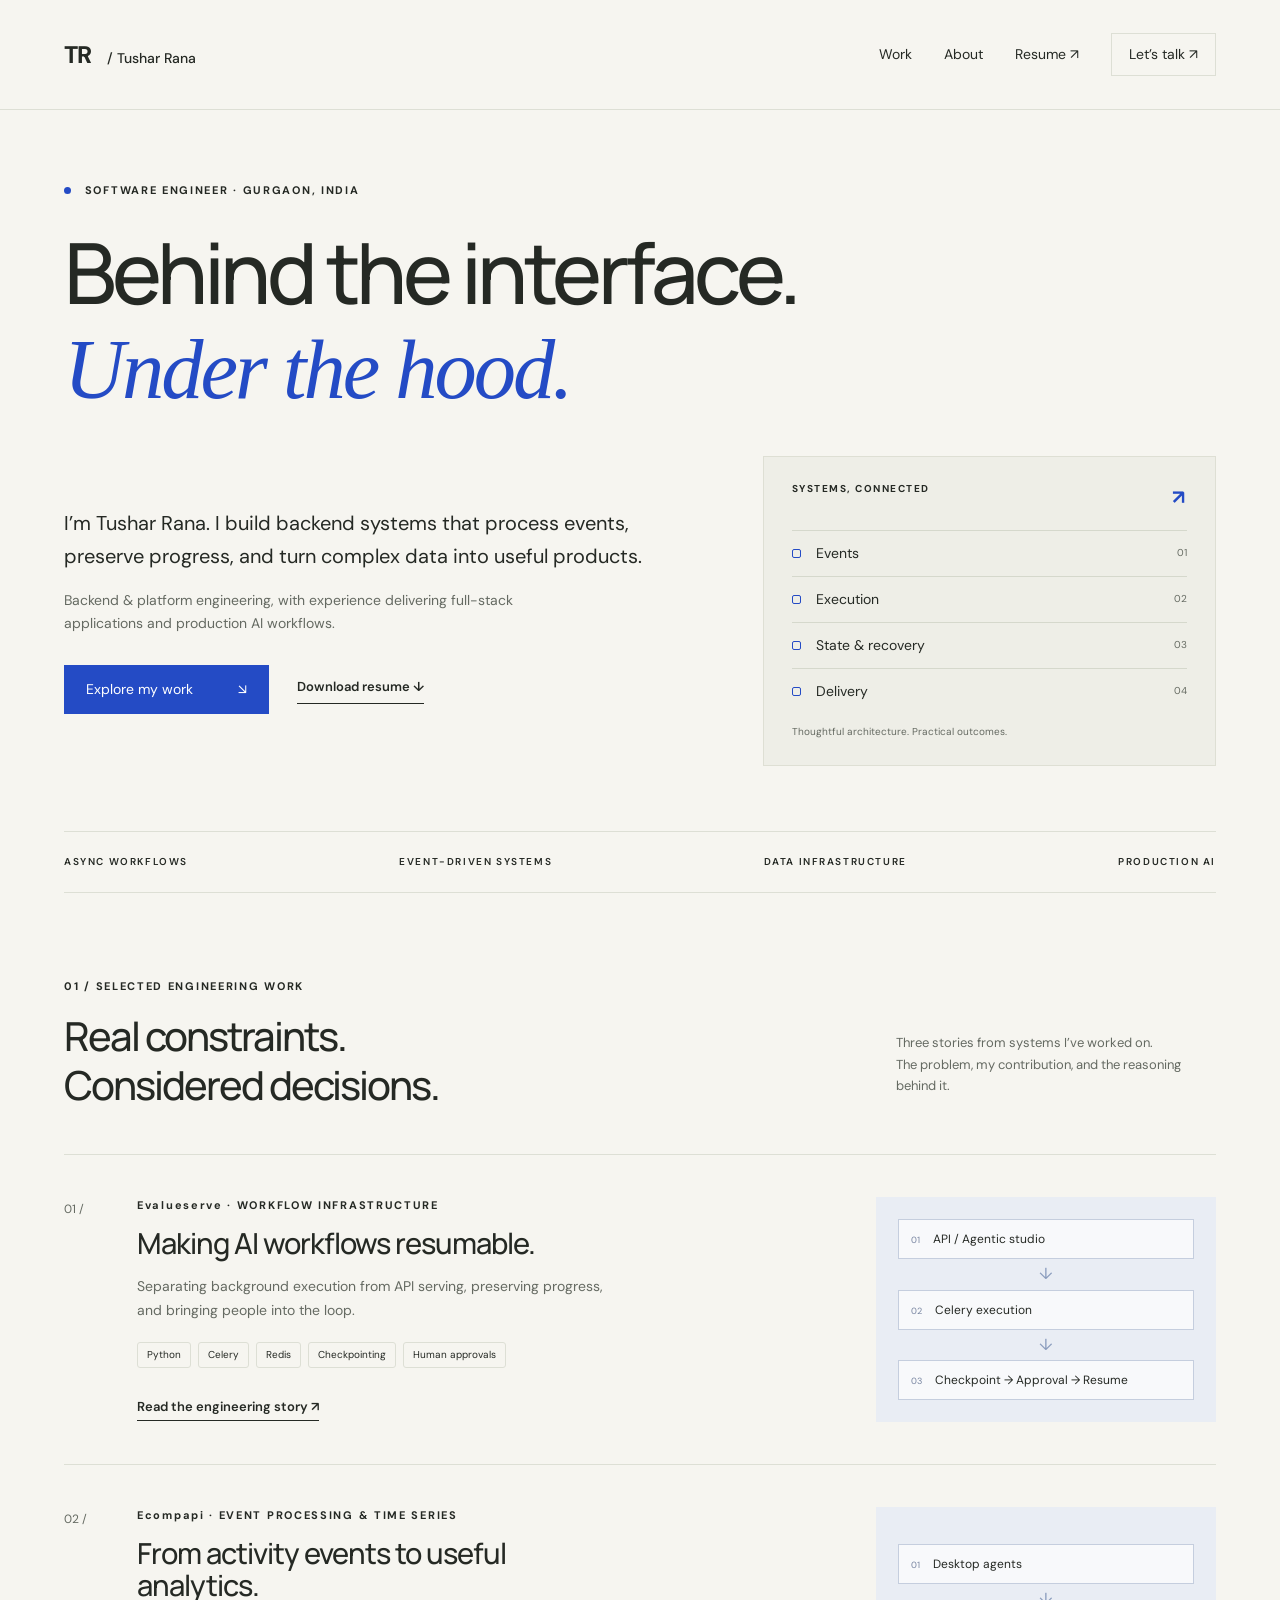
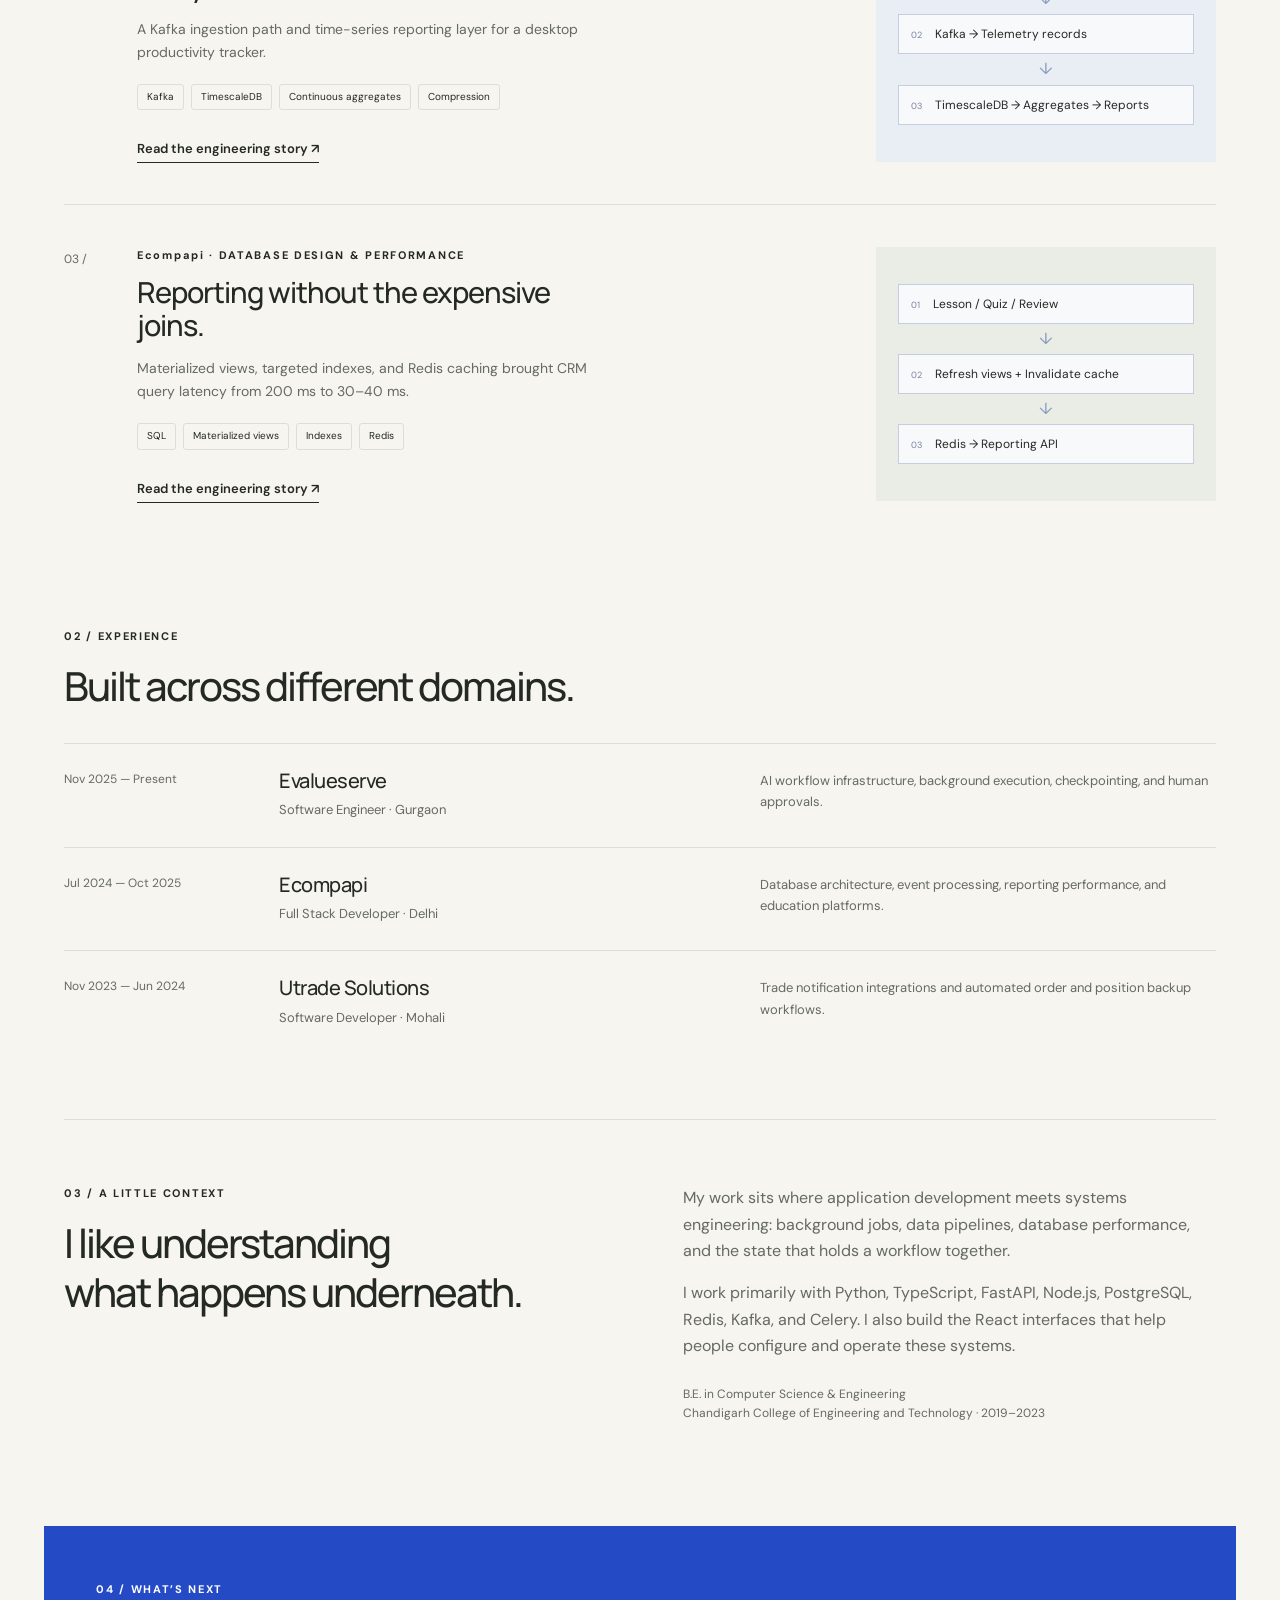
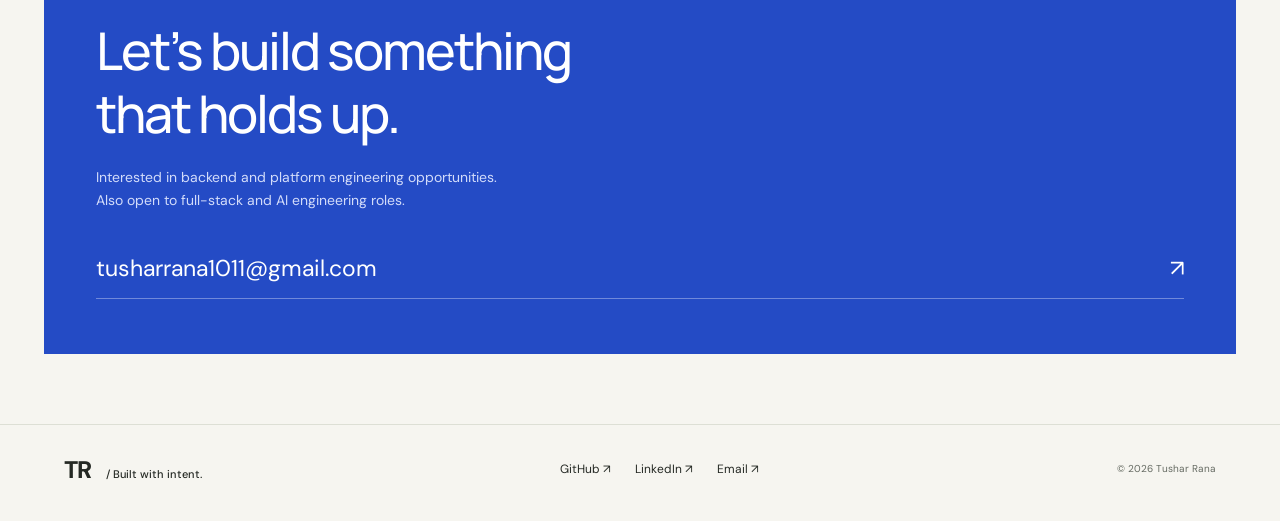
==== index.html @ adec5b29 "First copy of portfolio site" ====
<!doctype html><html lang="en"><head><meta charset="utf-8"><meta name="viewport" content="width=device-width, initial-scale=1"><title>Tushar Rana — Backend & Platform Engineer</title><meta name="description" content="Software engineer building backend systems, reliable workflows, and data platforms."><meta name="theme-color" content="#f6f5f0"><link rel="canonical" href="https://tusharrana786.github.io/"><meta property="og:title" content="Tushar Rana — Backend & Platform Engineer"><meta property="og:description" content="Software engineer building backend systems, reliable workflows, and data platforms."><meta property="og:type" content="website"><meta property="og:url" content="https://tusharrana786.github.io/"><meta property="og:image" content="https://tusharrana786.github.io/social.svg"><link rel="icon" href="/favicon.svg" type="image/svg+xml"><link rel="stylesheet" href="/style.css"></head><body><a class="skip" href="#main">Skip to content</a><header><a class="brand" href="/">TR<span> / Tushar Rana</span></a><nav aria-label="Main navigation"><a href="#work">Work</a><a href="#about">About</a><a href="/Tushar-Rana-Resume.pdf" target="_blank" rel="noopener">Resume ↗</a><a class="nav-contact" href="mailto:tusharrana1011@gmail.com">Let’s talk ↗</a></nav></header><main id="main"><section class="hero"><div class="eyebrow"><span class="dot"></span> SOFTWARE ENGINEER · GURGAON, INDIA</div><h1>Behind the interface.<br><em>Under the hood.</em></h1><div class="hero-bottom"><div><p class="intro">I’m Tushar Rana. I build backend systems that process events, preserve progress, and turn complex data into useful products.</p><p class="sub">Backend & platform engineering, with experience delivering full-stack applications and production AI workflows.</p><div class="actions"><a class="button" href="#work">Explore my work <span>↘</span></a><a class="text-link" href="/Tushar-Rana-Resume.pdf" download>Download resume ↓</a></div></div><aside class="system-art" aria-label="Engineering focus: events, execution, state, and delivery"><div class="art-top">SYSTEMS, CONNECTED <span>↗</span></div><div class="art-line"><i></i><span>Events</span><b>01</b></div><div class="art-line"><i></i><span>Execution</span><b>02</b></div><div class="art-line"><i></i><span>State & recovery</span><b>03</b></div><div class="art-line"><i></i><span>Delivery</span><b>04</b></div><small>Thoughtful architecture. Practical outcomes.</small></aside></div></section><div class="capabilities"><span>ASYNC WORKFLOWS</span><span>EVENT-DRIVEN SYSTEMS</span><span>DATA INFRASTRUCTURE</span><span>PRODUCTION AI</span></div><section id="work" class="work"><div class="section-head"><div><div class="eyebrow">01 / SELECTED ENGINEERING WORK</div><h2>Real constraints.<br>Considered decisions.</h2></div><p>Three stories from systems I’ve worked on.<br>The problem, my contribution, and the reasoning behind it.</p></div><article class="project"><div class="project-number">01 /</div><div class="project-copy"><div class="eyebrow">Evalueserve · WORKFLOW INFRASTRUCTURE</div><h3><a href="/reliable-ai-workflows.html">Making AI workflows resumable.</a></h3><p>Separating background execution from API serving, preserving progress, and bringing people into the loop.</p><div class="tags"><span>Python</span><span>Celery</span><span>Redis</span><span>Checkpointing</span><span>Human approvals</span></div><a class="text-link" href="/reliable-ai-workflows.html">Read the engineering story <span>↗</span></a></div><div class="flow" aria-label="Simplified system flow"><div><span>01</span>API / Agentic studio</div><b aria-hidden="true">↓</b><div><span>02</span>Celery execution</div><b aria-hidden="true">↓</b><div><span>03</span>Checkpoint → Approval → Resume</div></div></article><article class="project"><div class="project-number">02 /</div><div class="project-copy"><div class="eyebrow">Ecompapi · EVENT PROCESSING & TIME SERIES</div><h3><a href="/telemetry-and-analytics.html">From activity events to useful analytics.</a></h3><p>A Kafka ingestion path and time-series reporting layer for a desktop productivity tracker.</p><div class="tags"><span>Kafka</span><span>TimescaleDB</span><span>Continuous aggregates</span><span>Compression</span></div><a class="text-link" href="/telemetry-and-analytics.html">Read the engineering story <span>↗</span></a></div><div class="flow" aria-label="Simplified system flow"><div><span>01</span>Desktop agents</div><b aria-hidden="true">↓</b><div><span>02</span>Kafka → Telemetry records</div><b aria-hidden="true">↓</b><div><span>03</span>TimescaleDB → Aggregates → Reports</div></div></article><article class="project"><div class="project-number">03 /</div><div class="project-copy"><div class="eyebrow">Ecompapi · DATABASE DESIGN & PERFORMANCE</div><h3><a href="/database-and-reporting.html">Reporting without the expensive joins.</a></h3><p>Materialized views, targeted indexes, and Redis caching brought CRM query latency from 200 ms to 30–40 ms.</p><div class="tags"><span>SQL</span><span>Materialized views</span><span>Indexes</span><span>Redis</span></div><a class="text-link" href="/database-and-reporting.html">Read the engineering story <span>↗</span></a></div><div class="flow" aria-label="Simplified system flow"><div><span>01</span>Lesson / Quiz / Review</div><b aria-hidden="true">↓</b><div><span>02</span>Refresh views + Invalidate cache</div><b aria-hidden="true">↓</b><div><span>03</span>Redis → Reporting API</div></div></article></section><section class="experience" id="experience"><div class="eyebrow">02 / EXPERIENCE</div><h2>Built across different domains.</h2><div class="job"><span>Nov 2025 — Present</span><div><h3>Evalueserve</h3><p>Software Engineer · Gurgaon</p></div><p>AI workflow infrastructure, background execution, checkpointing, and human approvals.</p></div><div class="job"><span>Jul 2024 — Oct 2025</span><div><h3>Ecompapi</h3><p>Full Stack Developer · Delhi</p></div><p>Database architecture, event processing, reporting performance, and education platforms.</p></div><div class="job"><span>Nov 2023 — Jun 2024</span><div><h3>Utrade Solutions</h3><p>Software Developer · Mohali</p></div><p>Trade notification integrations and automated order and position backup workflows.</p></div></section><section class="about" id="about"><div><div class="eyebrow">03 / A LITTLE CONTEXT</div><h2>I like understanding<br>what happens underneath.</h2></div><div><p>My work sits where application development meets systems engineering: background jobs, data pipelines, database performance, and the state that holds a workflow together.</p><p>I work primarily with Python, TypeScript, FastAPI, Node.js, PostgreSQL, Redis, Kafka, and Celery. I also build the React interfaces that help people configure and operate these systems.</p><p class="sub">B.E. in Computer Science & Engineering<br>Chandigarh College of Engineering and Technology · 2019–2023</p></div></section><section class="contact" id="contact"><div class="eyebrow">04 / WHAT’S NEXT</div><h2>Let’s build something<br>that holds up.</h2><p>Interested in backend and platform engineering opportunities.<br>Also open to full-stack and AI engineering roles.</p><a href="mailto:tusharrana1011@gmail.com">tusharrana1011@gmail.com <span>↗</span></a></section></main><footer><a class="brand" href="/">TR<span> / Built with intent.</span></a><div><a href="https://github.com/tusharrana786">GitHub ↗</a><a href="https://www.linkedin.com/in/tushar-rana-7174b2275/">LinkedIn ↗</a><a href="mailto:tusharrana1011@gmail.com">Email ↗</a></div><span>© 2026 Tushar Rana</span></footer></body></html>
---- style.css ----
@import url('https://fonts.googleapis.com/css2?family=DM+Sans:wght@400;450;500;600;700&family=Manrope:wght@400;500;600;650;700;800&display=swap');
:root{--paper:#f6f5f0;--ink:#252924;--muted:#656a62;--blue:#244bc5;--line:#dddfd5}*{box-sizing:border-box}html{scroll-behavior:smooth;scroll-padding-top:30px}body{margin:0;background:var(--paper);color:var(--ink);font-family:'DM Sans',Arial,sans-serif;font-size:16px;line-height:1.65}a{color:inherit;text-decoration:none}a:hover{color:var(--blue)}a:focus-visible{outline:3px solid var(--blue);outline-offset:6px}header,main,footer{max-width:1320px;margin:auto;padding-left:64px;padding-right:64px}header{height:110px;display:flex;justify-content:space-between;align-items:center;border-bottom:1px solid var(--line)}.brand{font-weight:800;font-size:24px;letter-spacing:-1px}.brand span{font-size:14px;font-weight:500;letter-spacing:0;margin-left:12px}nav{display:flex;align-items:center;gap:32px;font-size:14px}.nav-contact{border:1px solid var(--line);padding:9px 17px}.eyebrow{font-size:11px;letter-spacing:1.7px;font-weight:700;line-height:1.6}.dot{display:inline-block;width:7px;height:7px;background:var(--blue);border-radius:50%;margin-right:9px}.hero{padding:72px 0 65px}h1,h2,h3{font-family:Manrope,Arial,sans-serif;font-weight:500;letter-spacing:-2px;line-height:1.12;margin:0}h1{font-size:clamp(52px,6.6vw,88px);margin:25px 0 38px;letter-spacing:-4.5px}h1 em{font-family:Georgia,serif;font-weight:400;color:var(--blue);letter-spacing:-3px}.hero-bottom{display:grid;grid-template-columns:1.3fr 1fr;gap:110px;align-items:center}.intro{max-width:590px;font-size:20px;line-height:1.65;margin:0 0 16px}.sub{color:var(--muted);font-size:14px;max-width:530px}.actions{display:flex;align-items:center;gap:28px;margin-top:30px}.button{background:var(--blue);color:white;padding:13px 22px;font-size:14px;display:inline-flex;gap:45px;align-items:center}.button:hover{background:#17369c;color:white}.text-link{font-size:13px;font-weight:600;border-bottom:1px solid var(--ink);padding-bottom:5px}.system-art{background:#eeeee7;padding:24px 28px;border:1px solid #dedfd4;position:relative}.art-top{font-size:10px;font-weight:700;letter-spacing:1.5px;display:flex;justify-content:space-between;margin-bottom:16px}.art-top span{font-size:20px;color:var(--blue)}.art-line{display:flex;align-items:center;gap:15px;border-top:1px solid #d5d8cc;padding:11px 0;font-size:14px}.art-line i{width:9px;height:9px;border:1px solid var(--blue);border-radius:2px}.art-line b{margin-left:auto;font-size:10px;color:var(--muted);font-weight:400}.system-art small{font-size:10px;color:var(--muted);display:block;margin-top:10px}.capabilities{display:flex;justify-content:space-between;gap:15px;font-size:10px;font-weight:600;letter-spacing:1.6px;padding:22px 0;border-top:1px solid var(--line);border-bottom:1px solid var(--line)}section[id]{scroll-margin-top:32px}.work,.experience{padding-top:85px}.section-head{display:flex;justify-content:space-between;gap:30px;align-items:end;margin-bottom:45px}h2{font-size:40px;line-height:1.22;margin-top:16px}.section-head>p{font-size:13px;color:var(--muted);max-width:320px}.project{border-top:1px solid var(--line);display:grid;grid-template-columns:45px 1fr 340px;gap:28px;padding:42px 0}.project-number{font-size:12px;color:var(--muted);padding-top:3px}.project h3{font-size:29px;letter-spacing:-1px;max-width:460px;margin:12px 0 16px}.project-copy>p{font-size:14px;max-width:470px;color:var(--muted);margin-bottom:20px}.tags{display:flex;gap:7px;flex-wrap:wrap;margin:16px 0 25px}.tags span{font-size:10px;border:1px solid var(--line);padding:4px 9px;border-radius:3px}.flow{background:#e9edf4;padding:22px;display:flex;flex-direction:column;align-items:center;justify-content:center}.flow>div{border:1px solid #c5cede;background:#f8f9fb;width:100%;padding:10px 12px;font-size:12px;line-height:1.5}.flow span{color:#7784a0;font-size:9px;margin-right:13px}.flow b{color:#8a9cbd;font-weight:400;line-height:1.9}.project:nth-of-type(3) .flow{background:#e9ede5}.project:nth-of-type(4) .flow{background:#edeae3}.experience h2{margin-bottom:32px}.job{padding:26px 0;border-top:1px solid var(--line);display:grid;grid-template-columns:190px 1fr 1fr;gap:25px}.job>span{font-size:12px;color:var(--muted)}.job h3{font-size:20px;letter-spacing:-.5px}.job p{font-size:13px;color:var(--muted);margin:7px 0 0}.job>p{margin:0}.about{border-top:1px solid var(--line);margin-top:65px;padding:65px 0;display:grid;grid-template-columns:1fr 1fr;gap:85px}.about p{margin-top:0;font-size:16px;color:var(--muted)}.about .sub{font-size:12px;margin-top:25px}.contact{background:var(--blue);color:white;margin:25px -20px 70px;padding:55px 52px}.contact h2{font-size:52px;margin:20px 0}.contact p{font-size:14px;color:#d3dcfa}.contact>a{display:flex;justify-content:space-between;font-size:23px;border-bottom:1px solid #7089da;padding:18px 0 10px;margin-top:20px;gap:12px}.contact>a:hover{color:#dae3ff}footer{border-top:1px solid var(--line);display:flex;justify-content:space-between;align-items:center;gap:25px;padding-top:25px;padding-bottom:32px}footer .brand span{font-size:11px}footer>div{display:flex;gap:24px;font-size:12px}footer>span{font-size:10px;color:var(--muted)}.skip{position:fixed;left:12px;top:-100px;background:white;z-index:5;padding:12px}.skip:focus{top:12px}.case{max-width:1080px;padding-top:40px;padding-bottom:60px}.back{display:inline-block;font-size:13px;color:var(--muted);margin-bottom:50px}.case h1{font-size:66px;max-width:800px;letter-spacing:-3px}.case-lead{font-size:21px;max-width:740px;color:var(--muted)}.case-diagram{margin:42px 0 55px}.case-diagram .flow{flex-direction:row;gap:15px;padding:35px}.case-diagram .flow>div{width:auto;flex:1;min-height:65px;display:flex;align-items:center}.case-diagram .flow>b{transform:rotate(-90deg)}.case-diagram>p{font-size:11px;color:var(--muted)}.case-content section{display:grid;grid-template-columns:60px 1fr;gap:20px;border-top:1px solid var(--line);padding:30px 0}.case-content h2{font-size:27px;letter-spacing:-.7px;margin:0 0 15px}.case-content p{font-size:17px;color:#555d53;max-width:710px;margin:0;line-height:1.85}.next{padding:35px 0 0;border-top:1px solid var(--line);margin-top:30px}.next a{display:block;font-size:25px;margin-top:15px;line-height:1.4}@media(min-width:1500px){.hero{padding-top:85px}}@media(max-width:1000px){header,main,footer{padding-left:32px;padding-right:32px}.hero-bottom{gap:40px}.project{grid-template-columns:25px 1fr 260px;gap:18px}.job{grid-template-columns:150px 1fr 1fr}.about{gap:35px}.brand span{margin-left:6px}nav{gap:20px}}@media(max-width:700px){header,main,footer{padding-left:22px;padding-right:22px}header{height:85px}.brand{font-size:21px}.brand span{display:none}nav{gap:16px;font-size:12px}.nav-contact{display:none}.hero{padding:45px 0 38px}h1{font-size:53px;letter-spacing:-2.8px;margin:24px 0 28px}h1 em{letter-spacing:-2px}.hero-bottom{grid-template-columns:1fr;gap:35px}.intro{font-size:18px}.system-art{padding:20px 24px}.actions{gap:20px}.button{gap:20px}.text-link{font-size:12px}.capabilities{display:grid;grid-template-columns:1fr 1fr;font-size:9px;gap:15px}.work,.experience{padding-top:50px}h2{font-size:32px;letter-spacing:-1.3px}.section-head{display:block;margin-bottom:28px}.section-head>p{margin-top:20px}.project{grid-template-columns:20px 1fr;padding:30px 0;gap:15px}.project .flow{grid-column:2;margin-top:6px}.project h3{font-size:27px}.eyebrow{font-size:10px;letter-spacing:1.2px}.job{grid-template-columns:1fr;gap:10px}.job>p{max-width:450px}.about{grid-template-columns:1fr;gap:25px;margin-top:35px;padding:40px 0}.contact{margin:10px 0 45px;padding:30px 24px}.contact h2{font-size:37px}.contact>a{font-size:15px;overflow-wrap:anywhere}footer{flex-wrap:wrap;gap:20px}footer>div{gap:18px}.case{padding-top:28px}.back{margin-bottom:35px}.case h1{font-size:45px;letter-spacing:-2px}.case-lead{font-size:18px}.case-diagram .flow{flex-direction:column;padding:22px;gap:4px}.case-diagram .flow>div{width:100%;min-height:50px}.case-diagram .flow>b{transform:none}.case-content section{grid-template-columns:25px 1fr;gap:12px}.case-content h2{font-size:24px}.case-content p{font-size:16px}}@media(prefers-reduced-motion:reduce){html{scroll-behavior:auto}}
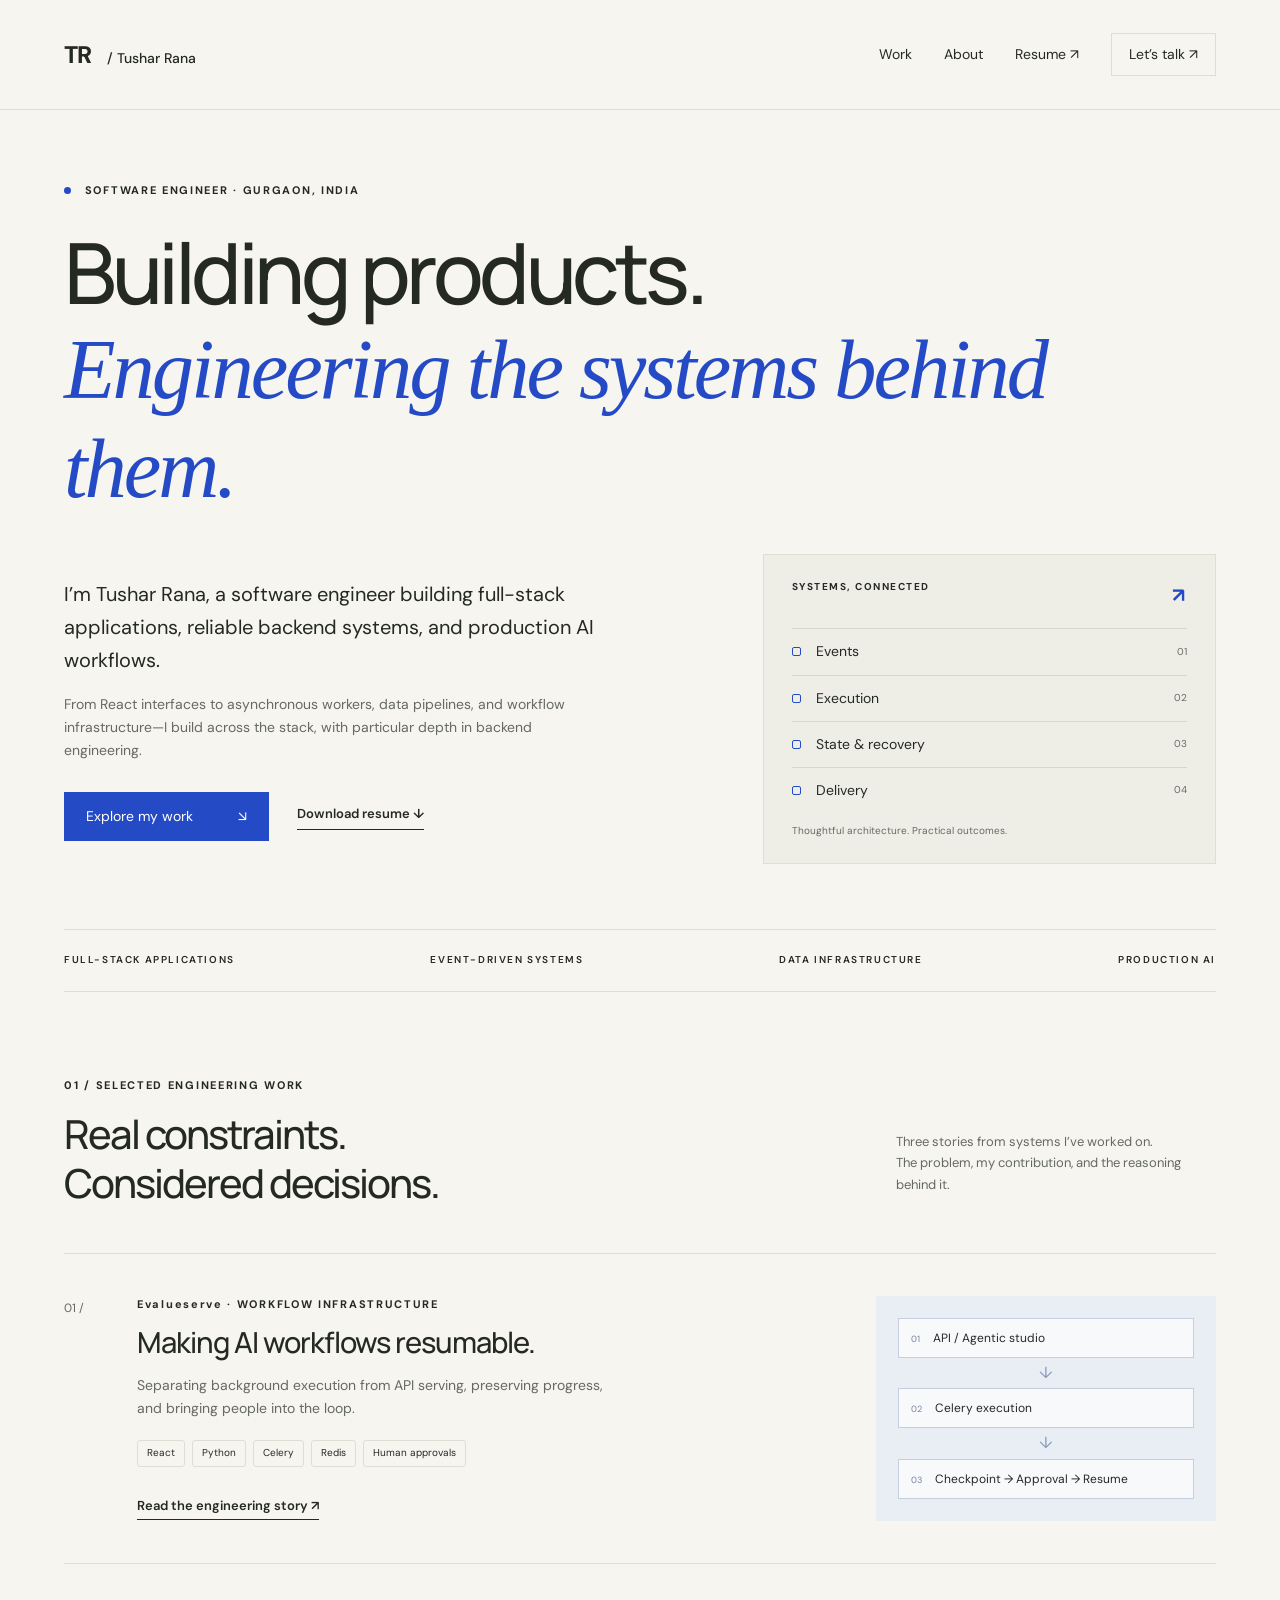
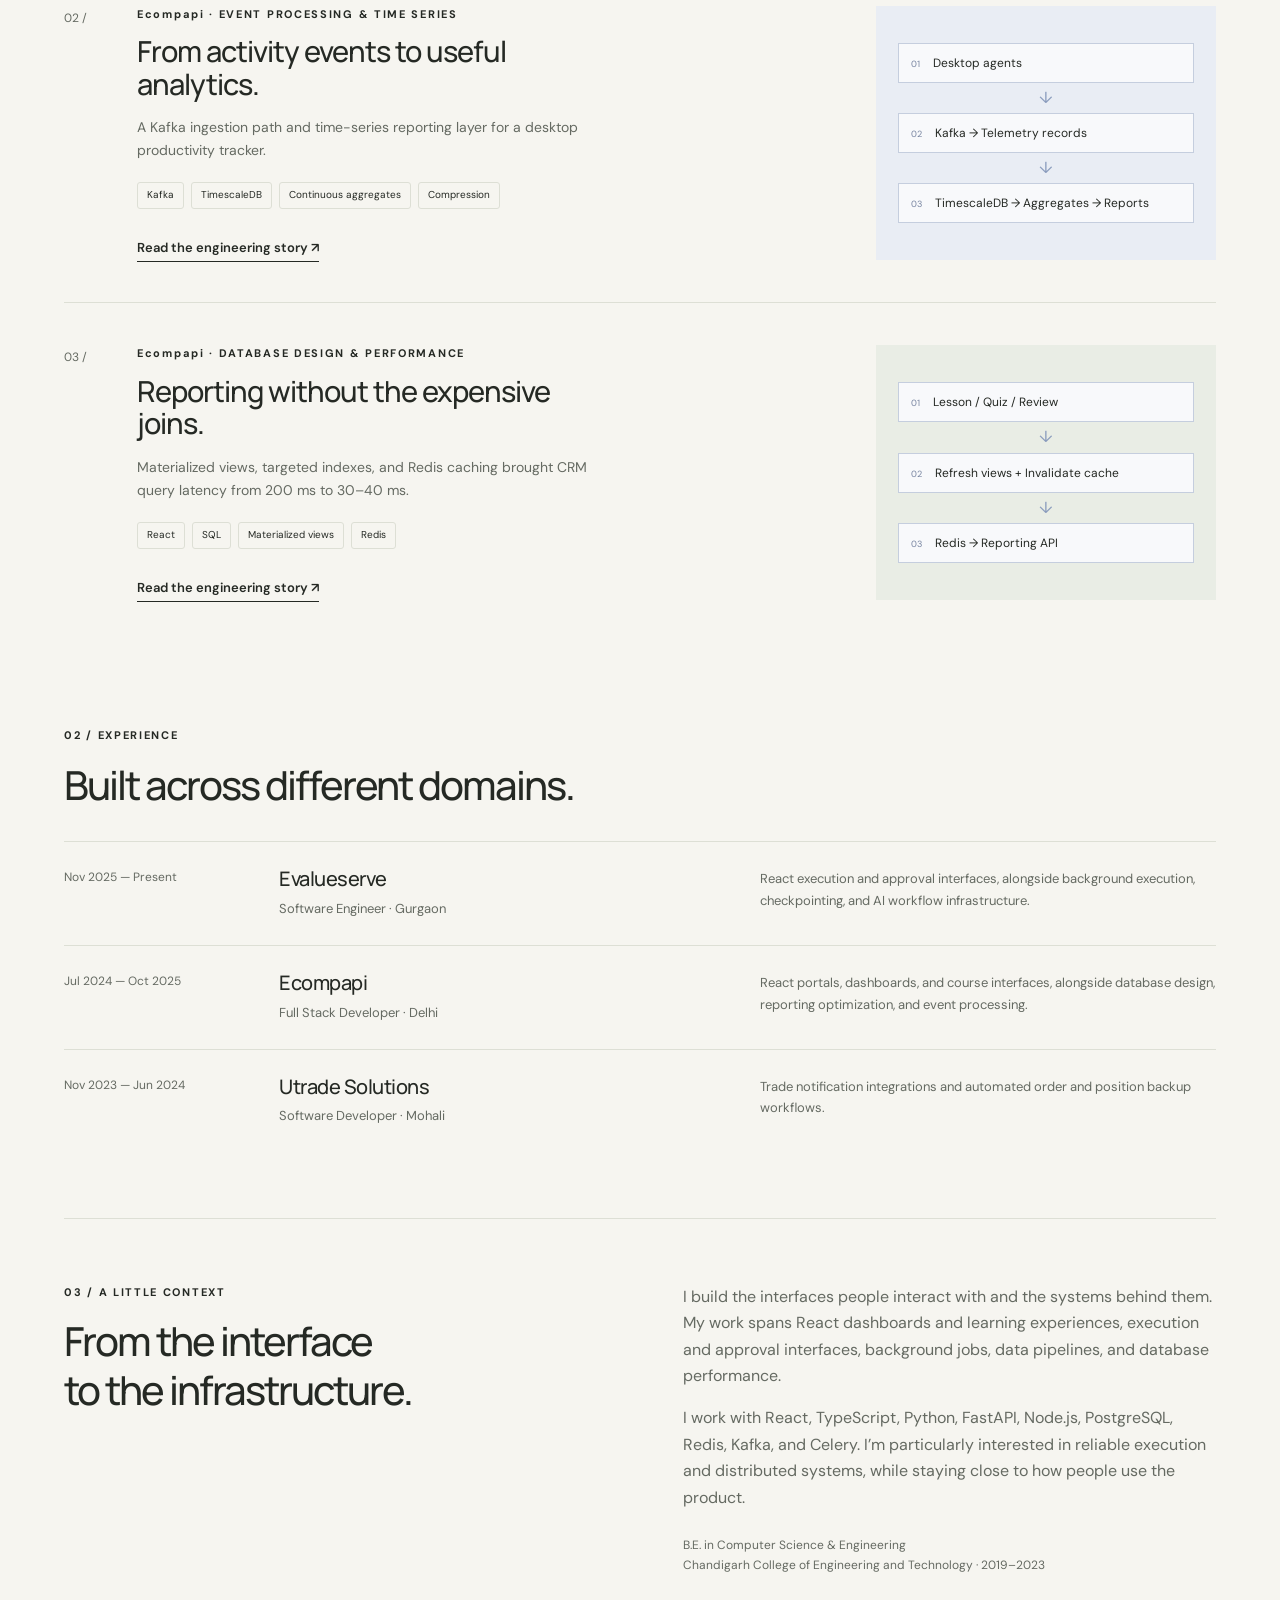
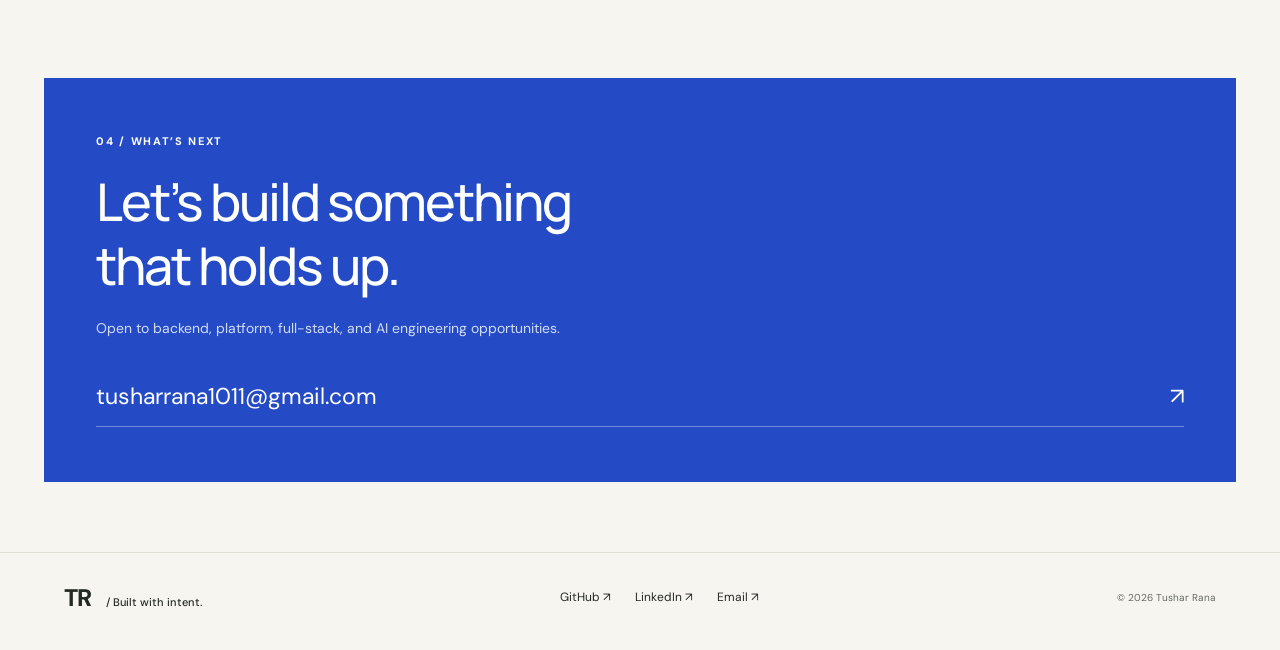
==== commit 3e1a0032: "Added full stack emphasis" ====
--- a/index.html
+++ b/index.html
@@ -1 +1 @@
-<!doctype html><html lang="en"><head><meta charset="utf-8"><meta name="viewport" content="width=device-width, initial-scale=1"><title>Tushar Rana — Backend & Platform Engineer</title><meta name="description" content="Software engineer building backend systems, reliable workflows, and data platforms."><meta name="theme-color" content="#f6f5f0"><link rel="canonical" href="https://tusharrana786.github.io/"><meta property="og:title" content="Tushar Rana — Backend & Platform Engineer"><meta property="og:description" content="Software engineer building backend systems, reliable workflows, and data platforms."><meta property="og:type" content="website"><meta property="og:url" content="https://tusharrana786.github.io/"><meta property="og:image" content="https://tusharrana786.github.io/social.svg"><link rel="icon" href="/favicon.svg" type="image/svg+xml"><link rel="stylesheet" href="/style.css"></head><body><a class="skip" href="#main">Skip to content</a><header><a class="brand" href="/">TR<span> / Tushar Rana</span></a><nav aria-label="Main navigation"><a href="#work">Work</a><a href="#about">About</a><a href="/Tushar-Rana-Resume.pdf" target="_blank" rel="noopener">Resume ↗</a><a class="nav-contact" href="mailto:tusharrana1011@gmail.com">Let’s talk ↗</a></nav></header><main id="main"><section class="hero"><div class="eyebrow"><span class="dot"></span> SOFTWARE ENGINEER · GURGAON, INDIA</div><h1>Behind the interface.<br><em>Under the hood.</em></h1><div class="hero-bottom"><div><p class="intro">I’m Tushar Rana. I build backend systems that process events, preserve progress, and turn complex data into useful products.</p><p class="sub">Backend & platform engineering, with experience delivering full-stack applications and production AI workflows.</p><div class="actions"><a class="button" href="#work">Explore my work <span>↘</span></a><a class="text-link" href="/Tushar-Rana-Resume.pdf" download>Download resume ↓</a></div></div><aside class="system-art" aria-label="Engineering focus: events, execution, state, and delivery"><div class="art-top">SYSTEMS, CONNECTED <span>↗</span></div><div class="art-line"><i></i><span>Events</span><b>01</b></div><div class="art-line"><i></i><span>Execution</span><b>02</b></div><div class="art-line"><i></i><span>State & recovery</span><b>03</b></div><div class="art-line"><i></i><span>Delivery</span><b>04</b></div><small>Thoughtful architecture. Practical outcomes.</small></aside></div></section><div class="capabilities"><span>ASYNC WORKFLOWS</span><span>EVENT-DRIVEN SYSTEMS</span><span>DATA INFRASTRUCTURE</span><span>PRODUCTION AI</span></div><section id="work" class="work"><div class="section-head"><div><div class="eyebrow">01 / SELECTED ENGINEERING WORK</div><h2>Real constraints.<br>Considered decisions.</h2></div><p>Three stories from systems I’ve worked on.<br>The problem, my contribution, and the reasoning behind it.</p></div><article class="project"><div class="project-number">01 /</div><div class="project-copy"><div class="eyebrow">Evalueserve · WORKFLOW INFRASTRUCTURE</div><h3><a href="/reliable-ai-workflows.html">Making AI workflows resumable.</a></h3><p>Separating background execution from API serving, preserving progress, and bringing people into the loop.</p><div class="tags"><span>Python</span><span>Celery</span><span>Redis</span><span>Checkpointing</span><span>Human approvals</span></div><a class="text-link" href="/reliable-ai-workflows.html">Read the engineering story <span>↗</span></a></div><div class="flow" aria-label="Simplified system flow"><div><span>01</span>API / Agentic studio</div><b aria-hidden="true">↓</b><div><span>02</span>Celery execution</div><b aria-hidden="true">↓</b><div><span>03</span>Checkpoint → Approval → Resume</div></div></article><article class="project"><div class="project-number">02 /</div><div class="project-copy"><div class="eyebrow">Ecompapi · EVENT PROCESSING & TIME SERIES</div><h3><a href="/telemetry-and-analytics.html">From activity events to useful analytics.</a></h3><p>A Kafka ingestion path and time-series reporting layer for a desktop productivity tracker.</p><div class="tags"><span>Kafka</span><span>TimescaleDB</span><span>Continuous aggregates</span><span>Compression</span></div><a class="text-link" href="/telemetry-and-analytics.html">Read the engineering story <span>↗</span></a></div><div class="flow" aria-label="Simplified system flow"><div><span>01</span>Desktop agents</div><b aria-hidden="true">↓</b><div><span>02</span>Kafka → Telemetry records</div><b aria-hidden="true">↓</b><div><span>03</span>TimescaleDB → Aggregates → Reports</div></div></article><article class="project"><div class="project-number">03 /</div><div class="project-copy"><div class="eyebrow">Ecompapi · DATABASE DESIGN & PERFORMANCE</div><h3><a href="/database-and-reporting.html">Reporting without the expensive joins.</a></h3><p>Materialized views, targeted indexes, and Redis caching brought CRM query latency from 200 ms to 30–40 ms.</p><div class="tags"><span>SQL</span><span>Materialized views</span><span>Indexes</span><span>Redis</span></div><a class="text-link" href="/database-and-reporting.html">Read the engineering story <span>↗</span></a></div><div class="flow" aria-label="Simplified system flow"><div><span>01</span>Lesson / Quiz / Review</div><b aria-hidden="true">↓</b><div><span>02</span>Refresh views + Invalidate cache</div><b aria-hidden="true">↓</b><div><span>03</span>Redis → Reporting API</div></div></article></section><section class="experience" id="experience"><div class="eyebrow">02 / EXPERIENCE</div><h2>Built across different domains.</h2><div class="job"><span>Nov 2025 — Present</span><div><h3>Evalueserve</h3><p>Software Engineer · Gurgaon</p></div><p>AI workflow infrastructure, background execution, checkpointing, and human approvals.</p></div><div class="job"><span>Jul 2024 — Oct 2025</span><div><h3>Ecompapi</h3><p>Full Stack Developer · Delhi</p></div><p>Database architecture, event processing, reporting performance, and education platforms.</p></div><div class="job"><span>Nov 2023 — Jun 2024</span><div><h3>Utrade Solutions</h3><p>Software Developer · Mohali</p></div><p>Trade notification integrations and automated order and position backup workflows.</p></div></section><section class="about" id="about"><div><div class="eyebrow">03 / A LITTLE CONTEXT</div><h2>I like understanding<br>what happens underneath.</h2></div><div><p>My work sits where application development meets systems engineering: background jobs, data pipelines, database performance, and the state that holds a workflow together.</p><p>I work primarily with Python, TypeScript, FastAPI, Node.js, PostgreSQL, Redis, Kafka, and Celery. I also build the React interfaces that help people configure and operate these systems.</p><p class="sub">B.E. in Computer Science & Engineering<br>Chandigarh College of Engineering and Technology · 2019–2023</p></div></section><section class="contact" id="contact"><div class="eyebrow">04 / WHAT’S NEXT</div><h2>Let’s build something<br>that holds up.</h2><p>Interested in backend and platform engineering opportunities.<br>Also open to full-stack and AI engineering roles.</p><a href="mailto:tusharrana1011@gmail.com">tusharrana1011@gmail.com <span>↗</span></a></section></main><footer><a class="brand" href="/">TR<span> / Built with intent.</span></a><div><a href="https://github.com/tusharrana786">GitHub ↗</a><a href="https://www.linkedin.com/in/tushar-rana-7174b2275/">LinkedIn ↗</a><a href="mailto:tusharrana1011@gmail.com">Email ↗</a></div><span>© 2026 Tushar Rana</span></footer></body></html>+<!doctype html><html lang="en"><head><meta charset="utf-8"><meta name="viewport" content="width=device-width, initial-scale=1"><title>Tushar Rana — Software Engineer</title><meta name="description" content="Software engineer building full-stack applications, reliable backend systems, and production AI workflows."><meta name="theme-color" content="#f6f5f0"><link rel="canonical" href="https://tusharrana786.github.io/"><meta property="og:title" content="Tushar Rana — Software Engineer"><meta property="og:description" content="Software engineer building full-stack applications, reliable backend systems, and production AI workflows."><meta property="og:type" content="website"><meta property="og:url" content="https://tusharrana786.github.io/"><meta property="og:image" content="https://tusharrana786.github.io/social.svg"><link rel="icon" href="/favicon.svg" type="image/svg+xml"><link rel="stylesheet" href="/style.css"></head><body><a class="skip" href="#main">Skip to content</a><header><a class="brand" href="/">TR<span> / Tushar Rana</span></a><nav aria-label="Main navigation"><a href="#work">Work</a><a href="#about">About</a><a href="/Tushar-Rana-Resume.pdf" target="_blank" rel="noopener">Resume ↗</a><a class="nav-contact" href="mailto:tusharrana1011@gmail.com">Let’s talk ↗</a></nav></header><main id="main"><section class="hero"><div class="eyebrow"><span class="dot"></span> SOFTWARE ENGINEER · GURGAON, INDIA</div><h1>Building products.<br><em>Engineering the systems behind them.</em></h1><div class="hero-bottom"><div><p class="intro">I’m Tushar Rana, a software engineer building full-stack applications, reliable backend systems, and production AI workflows.</p><p class="sub">From React interfaces to asynchronous workers, data pipelines, and workflow infrastructure—I build across the stack, with particular depth in backend engineering.</p><div class="actions"><a class="button" href="#work">Explore my work <span>↘</span></a><a class="text-link" href="/Tushar-Rana-Resume.pdf" download>Download resume ↓</a></div></div><aside class="system-art" aria-label="Engineering focus: events, execution, state, and delivery"><div class="art-top">SYSTEMS, CONNECTED <span>↗</span></div><div class="art-line"><i></i><span>Events</span><b>01</b></div><div class="art-line"><i></i><span>Execution</span><b>02</b></div><div class="art-line"><i></i><span>State & recovery</span><b>03</b></div><div class="art-line"><i></i><span>Delivery</span><b>04</b></div><small>Thoughtful architecture. Practical outcomes.</small></aside></div></section><div class="capabilities"><span>FULL-STACK APPLICATIONS</span><span>EVENT-DRIVEN SYSTEMS</span><span>DATA INFRASTRUCTURE</span><span>PRODUCTION AI</span></div><section id="work" class="work"><div class="section-head"><div><div class="eyebrow">01 / SELECTED ENGINEERING WORK</div><h2>Real constraints.<br>Considered decisions.</h2></div><p>Three stories from systems I’ve worked on.<br>The problem, my contribution, and the reasoning behind it.</p></div><article class="project"><div class="project-number">01 /</div><div class="project-copy"><div class="eyebrow">Evalueserve · WORKFLOW INFRASTRUCTURE</div><h3><a href="/reliable-ai-workflows.html">Making AI workflows resumable.</a></h3><p>Separating background execution from API serving, preserving progress, and bringing people into the loop.</p><div class="tags"><span>React</span><span>Python</span><span>Celery</span><span>Redis</span><span>Human approvals</span></div><a class="text-link" href="/reliable-ai-workflows.html">Read the engineering story <span>↗</span></a></div><div class="flow" aria-label="Simplified system flow"><div><span>01</span>API / Agentic studio</div><b aria-hidden="true">↓</b><div><span>02</span>Celery execution</div><b aria-hidden="true">↓</b><div><span>03</span>Checkpoint → Approval → Resume</div></div></article><article class="project"><div class="project-number">02 /</div><div class="project-copy"><div class="eyebrow">Ecompapi · EVENT PROCESSING & TIME SERIES</div><h3><a href="/telemetry-and-analytics.html">From activity events to useful analytics.</a></h3><p>A Kafka ingestion path and time-series reporting layer for a desktop productivity tracker.</p><div class="tags"><span>Kafka</span><span>TimescaleDB</span><span>Continuous aggregates</span><span>Compression</span></div><a class="text-link" href="/telemetry-and-analytics.html">Read the engineering story <span>↗</span></a></div><div class="flow" aria-label="Simplified system flow"><div><span>01</span>Desktop agents</div><b aria-hidden="true">↓</b><div><span>02</span>Kafka → Telemetry records</div><b aria-hidden="true">↓</b><div><span>03</span>TimescaleDB → Aggregates → Reports</div></div></article><article class="project"><div class="project-number">03 /</div><div class="project-copy"><div class="eyebrow">Ecompapi · DATABASE DESIGN & PERFORMANCE</div><h3><a href="/database-and-reporting.html">Reporting without the expensive joins.</a></h3><p>Materialized views, targeted indexes, and Redis caching brought CRM query latency from 200 ms to 30–40 ms.</p><div class="tags"><span>React</span><span>SQL</span><span>Materialized views</span><span>Redis</span></div><a class="text-link" href="/database-and-reporting.html">Read the engineering story <span>↗</span></a></div><div class="flow" aria-label="Simplified system flow"><div><span>01</span>Lesson / Quiz / Review</div><b aria-hidden="true">↓</b><div><span>02</span>Refresh views + Invalidate cache</div><b aria-hidden="true">↓</b><div><span>03</span>Redis → Reporting API</div></div></article></section><section class="experience" id="experience"><div class="eyebrow">02 / EXPERIENCE</div><h2>Built across different domains.</h2><div class="job"><span>Nov 2025 — Present</span><div><h3>Evalueserve</h3><p>Software Engineer · Gurgaon</p></div><p>React execution and approval interfaces, alongside background execution, checkpointing, and AI workflow infrastructure.</p></div><div class="job"><span>Jul 2024 — Oct 2025</span><div><h3>Ecompapi</h3><p>Full Stack Developer · Delhi</p></div><p>React portals, dashboards, and course interfaces, alongside database design, reporting optimization, and event processing.</p></div><div class="job"><span>Nov 2023 — Jun 2024</span><div><h3>Utrade Solutions</h3><p>Software Developer · Mohali</p></div><p>Trade notification integrations and automated order and position backup workflows.</p></div></section><section class="about" id="about"><div><div class="eyebrow">03 / A LITTLE CONTEXT</div><h2>From the interface<br>to the infrastructure.</h2></div><div><p>I build the interfaces people interact with and the systems behind them. My work spans React dashboards and learning experiences, execution and approval interfaces, background jobs, data pipelines, and database performance.</p><p>I work with React, TypeScript, Python, FastAPI, Node.js, PostgreSQL, Redis, Kafka, and Celery. I’m particularly interested in reliable execution and distributed systems, while staying close to how people use the product.</p><p class="sub">B.E. in Computer Science & Engineering<br>Chandigarh College of Engineering and Technology · 2019–2023</p></div></section><section class="contact" id="contact"><div class="eyebrow">04 / WHAT’S NEXT</div><h2>Let’s build something<br>that holds up.</h2><p>Open to backend, platform, full-stack, and AI engineering opportunities.</p><a href="mailto:tusharrana1011@gmail.com">tusharrana1011@gmail.com <span>↗</span></a></section></main><footer><a class="brand" href="/">TR<span> / Built with intent.</span></a><div><a href="https://github.com/tusharrana786">GitHub ↗</a><a href="https://www.linkedin.com/in/tushar-rana-7174b2275/">LinkedIn ↗</a><a href="mailto:tusharrana1011@gmail.com">Email ↗</a></div><span>© 2026 Tushar Rana</span></footer></body></html>
